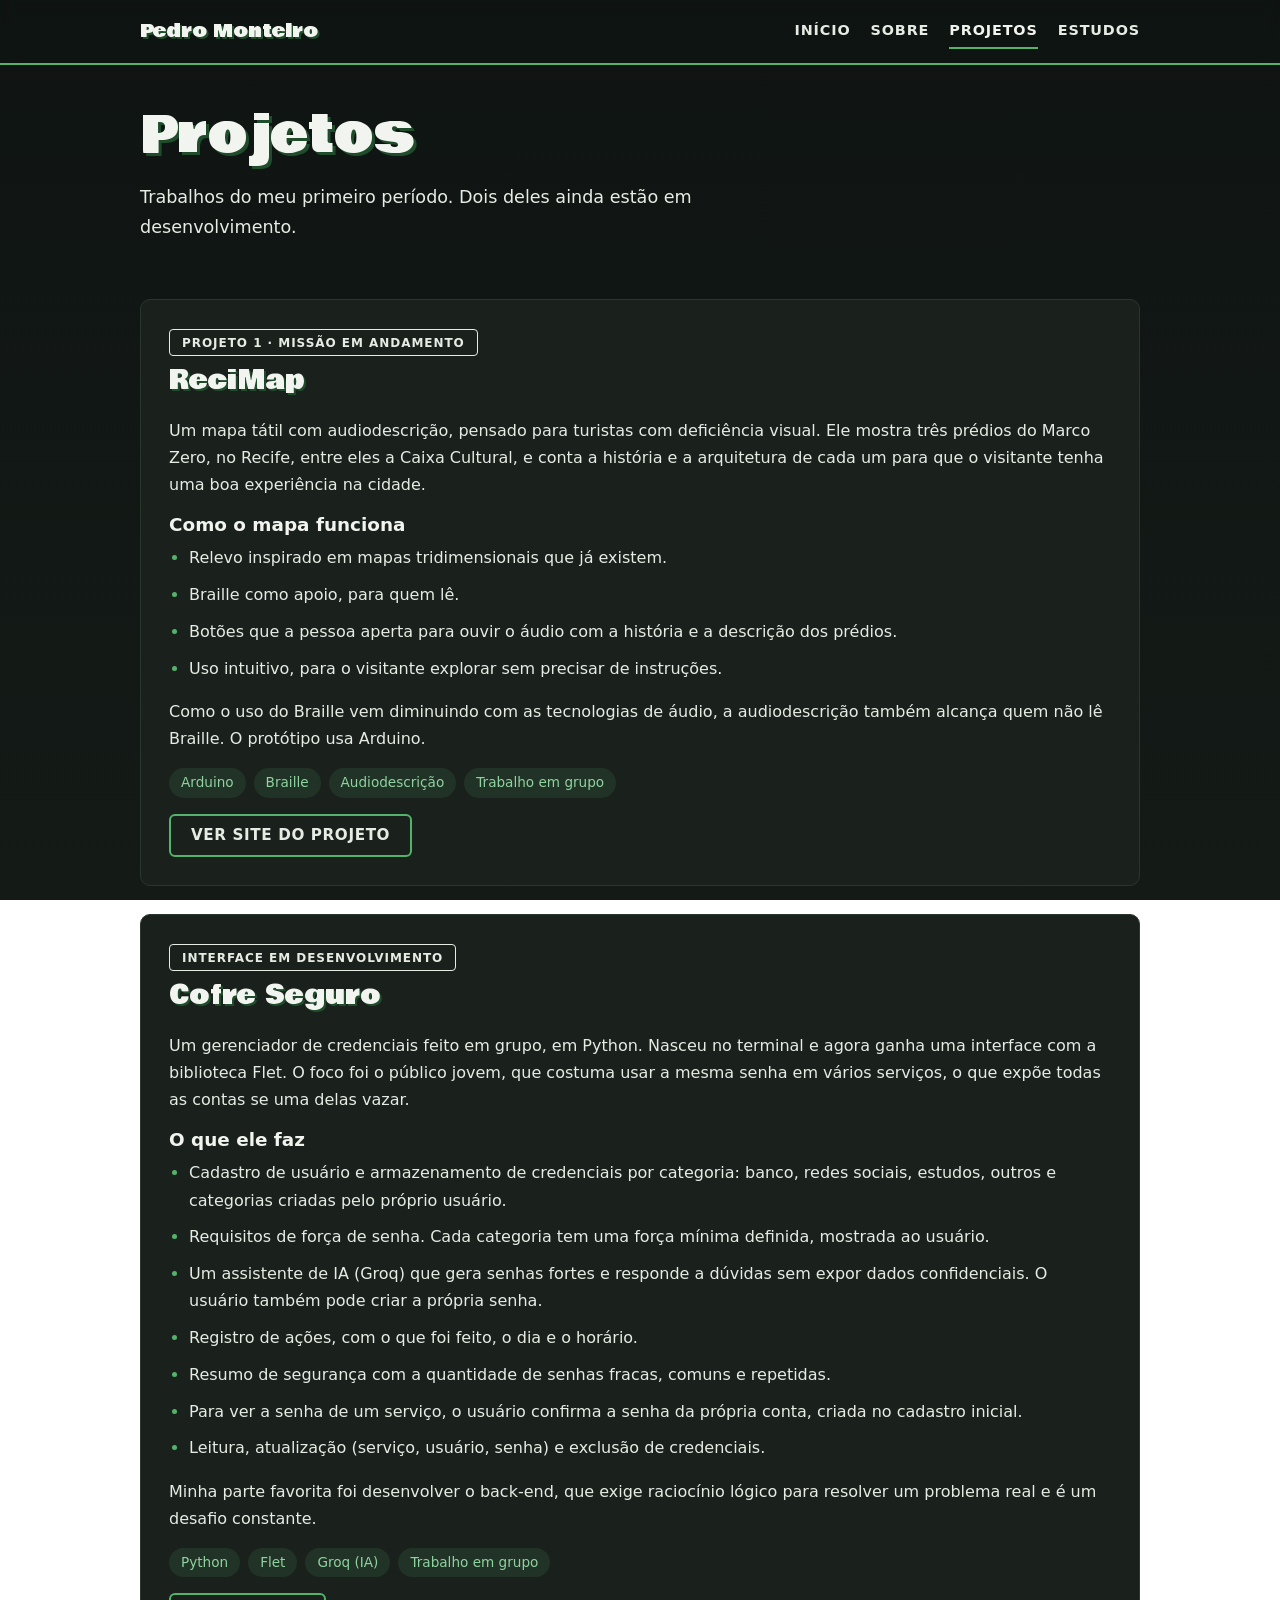
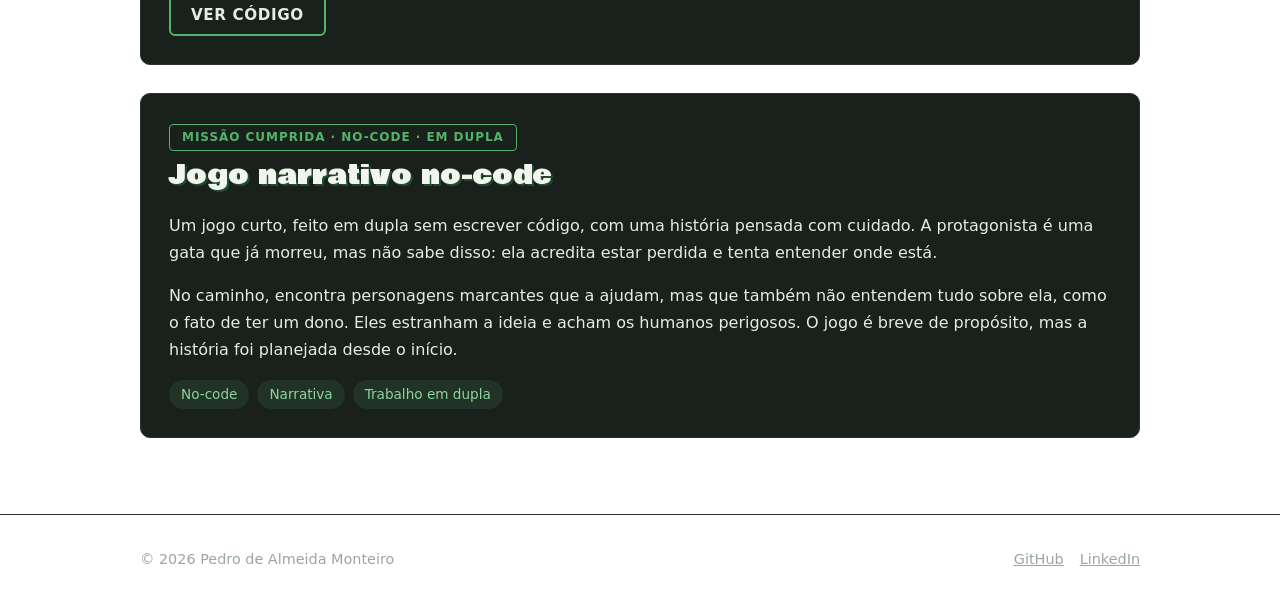
==== projetos.html @ bef31efb "Add files via upload" ====
<!DOCTYPE html>
<html lang="pt-BR">
<head>
  <meta charset="UTF-8">
  <meta name="viewport" content="width=device-width, initial-scale=1.0">
  <meta name="description" content="Projetos de Pedro Monteiro: ReciMap, Cofre Seguro e um jogo narrativo no-code.">
  <title>Projetos | Pedro Monteiro</title>
  <link rel="preconnect" href="https://fonts.googleapis.com">
  <link rel="preconnect" href="https://fonts.gstatic.com" crossorigin>
  <link href="https://fonts.googleapis.com/css2?family=Bowlby+One&display=swap" rel="stylesheet">
  <link rel="stylesheet" href="css/style.css">
  <script src="js/script.js" defer></script>
</head>
<body>
  <a class="pular" href="#conteudo">Pular para o conteúdo</a>

  <header class="cabecalho">
    <div class="container">
      <a class="marca" href="index.html">Pedro Monteiro</a>
      <nav aria-label="Principal">
        <ul class="menu">
          <li><a href="index.html">Início</a></li>
          <li><a href="sobre.html">Sobre</a></li>
          <li><a href="projetos.html" aria-current="page">Projetos</a></li>
          <li><a href="estudos.html">Estudos</a></li>
        </ul>
      </nav>
    </div>
  </header>

  <main id="conteudo">
    <div class="container">

      <section class="secao">
        <h1>Projetos</h1>
        <p class="lead">Trabalhos do meu primeiro período. Dois deles ainda estão em desenvolvimento.</p>
      </section>

      <article class="projeto" id="recimap">
        <header>
          <p class="selo selo--andamento">Projeto 1 · Missão em andamento</p>
          <h2>ReciMap</h2>
        </header>
        <p>Um mapa tátil com audiodescrição, pensado para turistas com deficiência visual. Ele mostra três prédios do Marco Zero, no Recife, entre eles a Caixa Cultural, e conta a história e a arquitetura de cada um para que o visitante tenha uma boa experiência na cidade.</p>
        <h3>Como o mapa funciona</h3>
        <ul class="lista-recursos">
          <li>Relevo inspirado em mapas tridimensionais que já existem.</li>
          <li>Braille como apoio, para quem lê.</li>
          <li>Botões que a pessoa aperta para ouvir o áudio com a história e a descrição dos prédios.</li>
          <li>Uso intuitivo, para o visitante explorar sem precisar de instruções.</li>
        </ul>
        <p>Como o uso do Braille vem diminuindo com as tecnologias de áudio, a audiodescrição também alcança quem não lê Braille. O protótipo usa Arduino.</p>
        <!-- Escreva aqui, em uma frase, o que você fez neste projeto. -->
        <ul class="tags">
          <li>Arduino</li>
          <li>Braille</li>
          <li>Audiodescrição</li>
          <li>Trabalho em grupo</li>
        </ul>
        <p><a class="botao botao--vazado" href="https://sites.google.com/cesar.school/grupo-5-2026-2/home" target="_blank" rel="noopener noreferrer">Ver site do projeto</a></p>
      </article>

      <article class="projeto" id="cofre-seguro">
        <header>
          <p class="selo selo--andamento">Interface em desenvolvimento</p>
          <h2>Cofre Seguro</h2>
        </header>
        <p>Um gerenciador de credenciais feito em grupo, em Python. Nasceu no terminal e agora ganha uma interface com a biblioteca Flet. O foco foi o público jovem, que costuma usar a mesma senha em vários serviços, o que expõe todas as contas se uma delas vazar.</p>
        <h3>O que ele faz</h3>
        <ul class="lista-recursos">
          <li>Cadastro de usuário e armazenamento de credenciais por categoria: banco, redes sociais, estudos, outros e categorias criadas pelo próprio usuário.</li>
          <li>Requisitos de força de senha. Cada categoria tem uma força mínima definida, mostrada ao usuário.</li>
          <li>Um assistente de IA (Groq) que gera senhas fortes e responde a dúvidas sem expor dados confidenciais. O usuário também pode criar a própria senha.</li>
          <li>Registro de ações, com o que foi feito, o dia e o horário.</li>
          <li>Resumo de segurança com a quantidade de senhas fracas, comuns e repetidas.</li>
          <li>Para ver a senha de um serviço, o usuário confirma a senha da própria conta, criada no cadastro inicial.</li>
          <li>Leitura, atualização (serviço, usuário, senha) e exclusão de credenciais.</li>
        </ul>
        <p>Minha parte favorita foi desenvolver o back-end, que exige raciocínio lógico para resolver um problema real e é um desafio constante.</p>
        <ul class="tags">
          <li>Python</li>
          <li>Flet</li>
          <li>Groq (IA)</li>
          <li>Trabalho em grupo</li>
        </ul>
        <p><a class="botao botao--vazado" href="https://github.com/PedroALMonteiro/Projeto-CofreSeguro-Gerenciador-de-Credenciais" target="_blank" rel="noopener noreferrer">Ver código</a></p>
      </article>

      <article class="projeto" id="jogo-narrativo">
        <header>
          <p class="selo selo--ok">Missão cumprida · No-code · Em dupla</p>
          <!-- Troque o título abaixo pelo nome do jogo. -->
          <h2>Jogo narrativo no-code</h2>
        </header>
        <p>Um jogo curto, feito em dupla sem escrever código, com uma história pensada com cuidado. A protagonista é uma gata que já morreu, mas não sabe disso: ela acredita estar perdida e tenta entender onde está.</p>
        <p>No caminho, encontra personagens marcantes que a ajudam, mas que também não entendem tudo sobre ela, como o fato de ter um dono. Eles estranham a ideia e acham os humanos perigosos. O jogo é breve de propósito, mas a história foi planejada desde o início.</p>
        <ul class="tags">
          <li>No-code</li>
          <li>Narrativa</li>
          <li>Trabalho em dupla</li>
        </ul>
      </article>

    </div>
  </main>

  <footer class="rodape">
    <div class="container">
      <p>&copy; <span id="ano">2026</span> Pedro de Almeida Monteiro</p>
      <ul class="rodape-links">
        <li><a href="https://github.com/PedroALMonteiro" target="_blank" rel="noopener noreferrer">GitHub</a></li>
        <li><a href="https://www.linkedin.com/in/pedro-monteiro-85697943b" target="_blank" rel="noopener noreferrer">LinkedIn</a></li>
      </ul>
    </div>
  </footer>
</body>
</html>
---- css/style.css ----
:root {
  --fundo: #0f1412;
  --fundo-2: #141b17;
  --superficie: #1a211d;
  --borda: #2a352e;
  --texto: #e6ebe4;
  --texto-suave: #9aa79d;
  --titulo: #f2f4ef;
  --link: #8fd3a0;
  --verde: #54b36b;        
  --verde-escuro: #1f4d2c; 
  --raio: 10px;
  --fonte-titulo: "Bowlby One", Impact, "Arial Black", sans-serif;
  --fonte-texto: system-ui, -apple-system, "Segoe UI", Roboto, Arial, sans-serif;
}

*,
*::before,
*::after {
  box-sizing: border-box;
}

[hidden] {
  display: none !important;
}

html {
  scroll-behavior: smooth;
}

[id] {
  scroll-margin-top: 5rem;
}

body {
  margin: 0;
  min-height: 100vh;
  display: flex;
  flex-direction: column;
  background: linear-gradient(180deg, var(--fundo), var(--fundo-2));
  background-attachment: fixed;
  color: var(--texto);
  font-family: var(--fonte-texto);
  line-height: 1.7;
}

main {
  flex: 1;
}

.container {
  width: min(1000px, calc(100% - 2rem));
  margin-inline: auto;
}

h1,
h2,
h3 {
  line-height: 1.2;
}


h1,
h2 {
  font-family: var(--fonte-titulo);
  font-weight: 400;
  color: var(--titulo);
  text-shadow: 3px 3px 0 var(--verde-escuro);
}

h1 {
  font-size: clamp(2rem, 6vw, 3.2rem);
  margin: 0 0 1rem;
}

h2 {
  font-size: 1.6rem;
  margin: 0 0 1.25rem;
  text-shadow: 2px 2px 0 var(--verde-escuro);
}

h3 {
  font-size: 1.15rem;
  margin: 0 0 0.5rem;
  color: var(--titulo);
}

p {
  margin: 0 0 1rem;
}

a {
  color: var(--link);
}

a:hover {
  color: #c3ebcd;
}

:focus-visible {
  outline: 3px solid var(--ambar);
  outline-offset: 3px;
  border-radius: 4px;
}

/* Link para pular direto ao conteúdo */
.pular {
  position: absolute;
  left: -999px;
  top: 0;
  z-index: 20;
  padding: 0.6rem 1rem;
  background: var(--verde);
  color: var(--fundo);
  font-weight: 700;
  border-radius: 0 0 8px 0;
}

.pular:focus {
  left: 0;
}

.cabecalho {
  position: sticky;
  top: 0;
  z-index: 10;
  background: rgba(15, 20, 18, 0.85);
  backdrop-filter: blur(8px);
  border-bottom: 2px solid var(--verde);
}

.cabecalho .container {
  display: flex;
  flex-wrap: wrap;
  align-items: center;
  justify-content: space-between;
  gap: 0.5rem 1.5rem;
  padding-block: 0.9rem;
}

.marca {
  font-family: var(--fonte-titulo);
  font-size: 1.15rem;
  color: var(--titulo);
  text-decoration: none;
  text-shadow: 2px 2px 0 var(--verde-escuro);
}

.marca:hover {
  color: var(--titulo);
}

.menu {
  display: flex;
  flex-wrap: wrap;
  gap: 0.25rem 1.25rem;
  margin: 0;
  padding: 0;
  list-style: none;
}

.menu a {
  display: inline-block;
  padding: 0.25rem 0;
  color: var(--texto);
  font-size: 0.9rem;
  font-weight: 600;
  letter-spacing: 0.06em;
  text-decoration: none;
  text-transform: uppercase;
  border-bottom: 2px solid transparent;
}

.menu a:hover {
  border-color: var(--verde);
}

.menu a[aria-current="page"] {
  color: var(--titulo);
  border-color: var(--verde);
}

/* ---------- Seções ---------- */

.hero {
  display: flex;
  flex-wrap: wrap;
  align-items: center;
  justify-content: space-between;
  gap: 2rem;
  padding-block: clamp(3rem, 10vw, 6rem) 2rem;
}

.hero-texto {
  flex: 1 1 340px;
}

.foto {
  width: 260px;
  height: 260px;
  object-fit: cover;
  border: 3px solid var(--verde);
  border-radius: var(--raio);
  box-shadow: 6px 6px 0 var(--verde-escuro);
}

.eyebrow {
  margin-bottom: 0.75rem;
  color: var(--verde);
  font-size: 0.85rem;
  font-weight: 700;
  letter-spacing: 0.1em;
  text-transform: uppercase;
}

.lead {
  max-width: 60ch;
  font-size: 1.1rem;
  color: var(--texto);
}

.acoes {
  display: flex;
  flex-wrap: wrap;
  gap: 0.75rem;
  margin-top: 1.5rem;
}

.secao {
  padding-block: 2.5rem;
}

.bloco {
  margin-bottom: 2.5rem;
}

/* ---------- Botões ---------- */

.botao {
  display: inline-block;
  padding: 0.65rem 1.25rem;
  border: 2px solid var(--verde);
  border-radius: 6px;
  background: var(--verde);
  color: var(--fundo);
  font-family: inherit;
  font-size: 0.95rem;
  font-weight: 700;
  letter-spacing: 0.04em;
  line-height: 1.2;
  text-decoration: none;
  text-transform: uppercase;
  cursor: pointer;
}

.botao:hover {
  background: #7acb8f;
  border-color: #7acb8f;
  color: var(--fundo);
}

.botao--vazado {
  background: transparent;
  color: var(--texto);
}

.botao--vazado:hover {
  background: var(--verde);
  border-color: var(--verde);
  color: var(--fundo);
}

/* ---------- Cartões e grade (Grid) ---------- */

.grade {
  display: grid;
  grid-template-columns: repeat(auto-fit, minmax(230px, 1fr));
  gap: 1.25rem;
}

.cartao {
  padding: 1.4rem;
  background: var(--superficie);
  border: 1px solid var(--borda);
  border-radius: var(--raio);
  transition: border-color 0.2s;
}

.cartao:hover {
  border-color: var(--verde);
}

.cartao > :last-child {
  margin-bottom: 0;
}

.cartao ul {
  margin: 0;
  padding-left: 1.25rem;
}

.painel {
  padding: 1.75rem;
  background: var(--superficie);
  border: 1px solid var(--borda);
  border-left: 4px solid var(--verde);
  border-radius: var(--raio);
}

.painel > :last-child {
  margin-bottom: 0;
}

/* ---------- Página Sobre ---------- */

.duas-colunas {
  display: grid;
  gap: 2rem;
  grid-template-columns: 1fr;
}

@media (min-width: 800px) {
  .duas-colunas {
    grid-template-columns: 2fr 1fr;
    align-items: start;
  }
}

.lista-simples,
.lista-recursos {
  margin: 0 0 1rem;
  padding-left: 1.25rem;
}

.lista-simples li,
.lista-recursos li {
  margin-bottom: 0.6rem;
}

.lista-simples li::marker,
.lista-recursos li::marker {
  color: var(--verde);
}

.fora {
  margin: 0;
}

.fora dt {
  margin-top: 1rem;
  color: var(--verde);
  font-size: 0.85rem;
  font-weight: 700;
  letter-spacing: 0.08em;
  text-transform: uppercase;
}

.fora dt:first-child {
  margin-top: 0;
}

.fora dd {
  margin: 0.15rem 0 0;
}

/* ---------- Página Projetos ---------- */

.projeto {
  margin-bottom: 1.75rem;
  padding: 1.75rem;
  background: var(--superficie);
  border: 1px solid var(--borda);
  border-radius: var(--raio);
}

.projeto > :last-child {
  margin-bottom: 0;
}


.selo {
  display: inline-block;
  margin-bottom: 0.6rem;
  padding: 0.15rem 0.75rem;
  border: 1px solid currentColor;
  border-radius: 4px;
  font-size: 0.75rem;
  font-weight: 700;
  letter-spacing: 0.08em;
  text-transform: uppercase;
}

.selo--ok {
  color: var(--verde);
}

.selo--andamento {
  color: var(--ambar);
}

.tags {
  display: flex;
  flex-wrap: wrap;
  gap: 0.5rem;
  margin: 1rem 0;
  padding: 0;
  list-style: none;
}

.tags li {
  padding: 0.2rem 0.75rem;
  border-radius: 999px;
  background: rgba(84, 179, 107, 0.12);
  color: var(--link);
  font-size: 0.85rem;
}

/* ---------- Página Estudos ---------- */

.tecnologias {
  display: grid;
  grid-template-columns: repeat(auto-fill, minmax(200px, 1fr));
  gap: 1rem;
  margin: 0;
  padding: 0;
  list-style: none;
}

.tech {
  padding: 1.25rem;
  background: var(--superficie);
  border: 1px solid var(--borda);
  border-radius: var(--raio);
  transition: border-color 0.2s;
}

.tech:hover {
  border-color: var(--verde);
}

.tech img {
  display: block;
  width: 48px;
  height: 48px;
  margin-bottom: 0.75rem;
}

.tech h3 {
  margin-bottom: 0.25rem;
}

.tech p {
  margin: 0;
  color: var(--texto-suave);
  font-size: 0.9rem;
  line-height: 1.5;
}

/* ---------- Contato ---------- */

.contato-lista {
  display: flex;
  flex-wrap: wrap;
  gap: 0.5rem 1.5rem;
  margin: 0 0 1.25rem;
  padding: 0;
  list-style: none;
}

#aviso-copia {
  margin-left: 0.75rem;
  color: var(--texto-suave);
}



.rodape {
  margin-top: 3rem;
  padding-block: 2rem;
  border-top: 1px solid var(--borda);
  color: var(--texto-suave);
  font-size: 0.9rem;
}

.rodape .container {
  display: flex;
  flex-wrap: wrap;
  align-items: center;
  justify-content: space-between;
  gap: 0.75rem 1.5rem;
}

.rodape p {
  margin: 0;
}

.rodape-links {
  display: flex;
  gap: 1rem;
  margin: 0;
  padding: 0;
  list-style: none;
}

.rodape a {
  color: var(--texto-suave);
}

.rodape a:hover {
  color: var(--link);
}


@media (prefers-reduced-motion: reduce) {
  html {
    scroll-behavior: auto;
  }

  * {
    transition: none !important;
  }
}
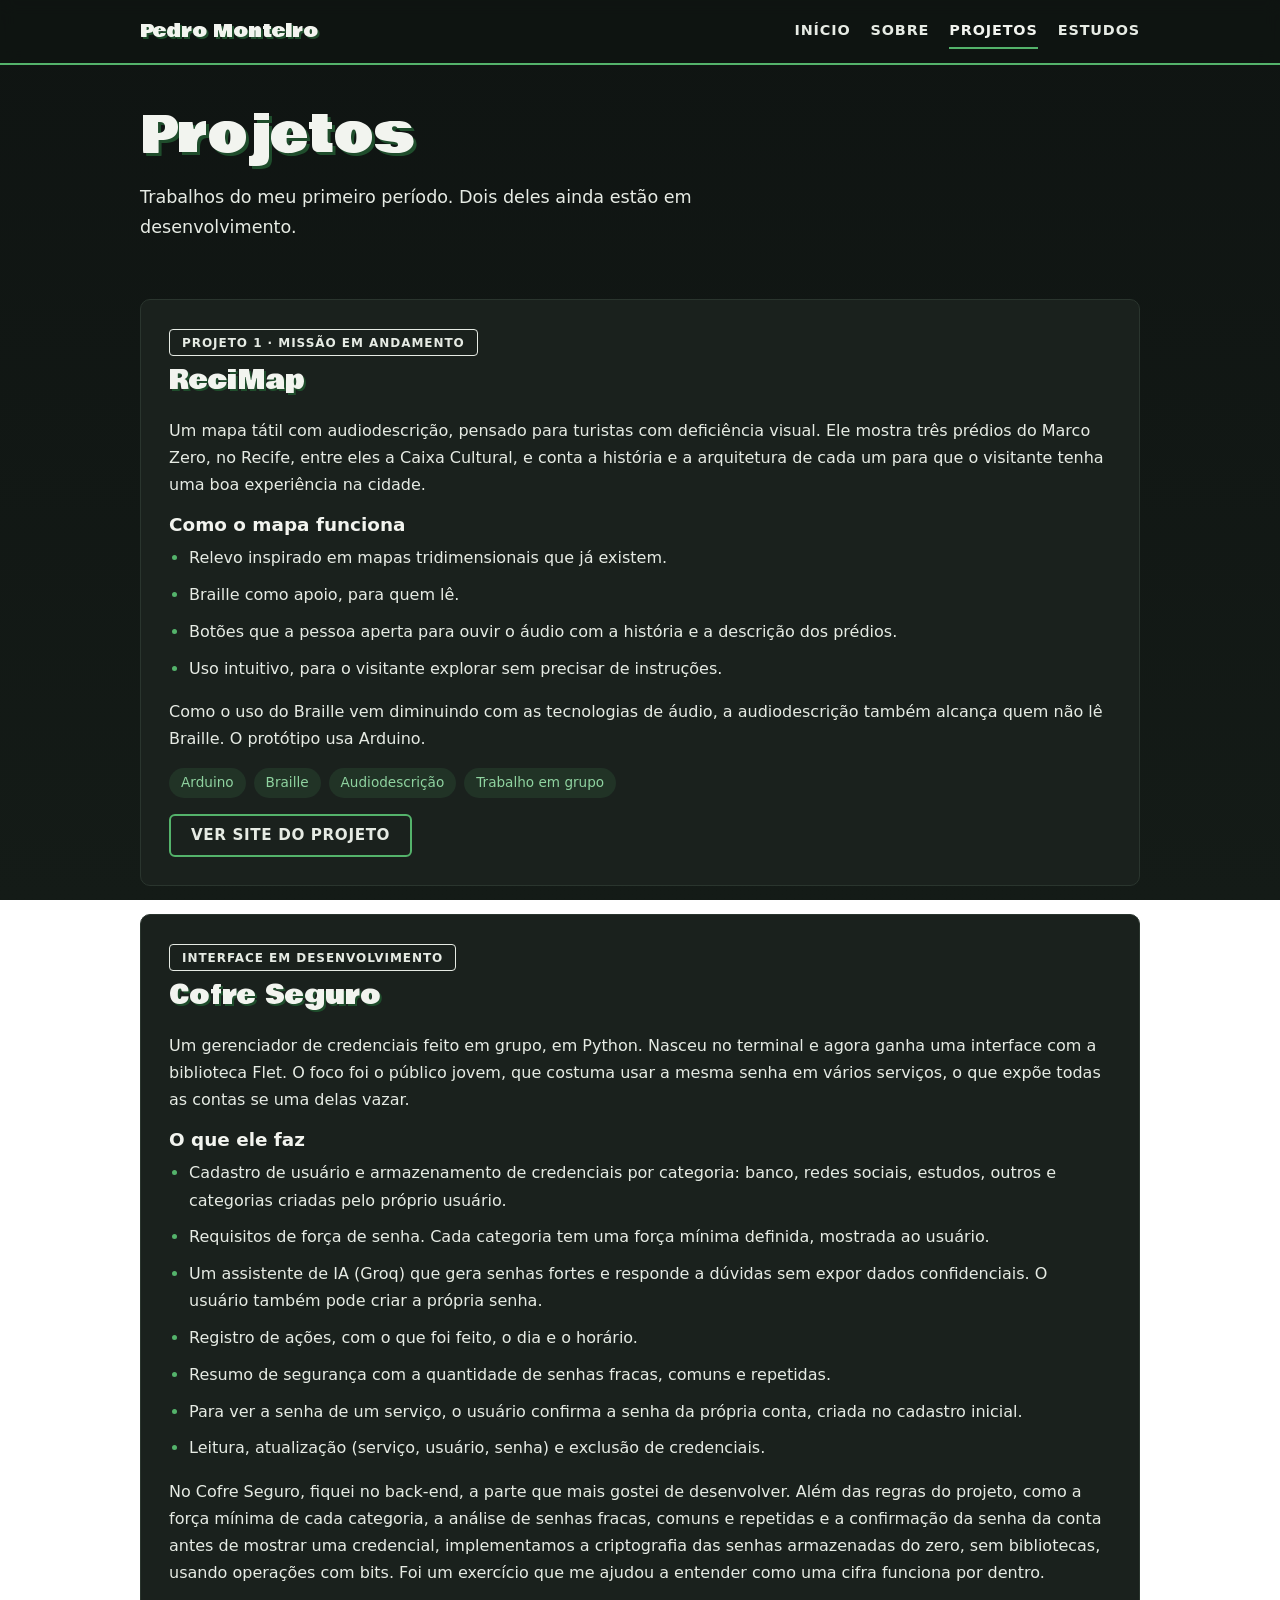
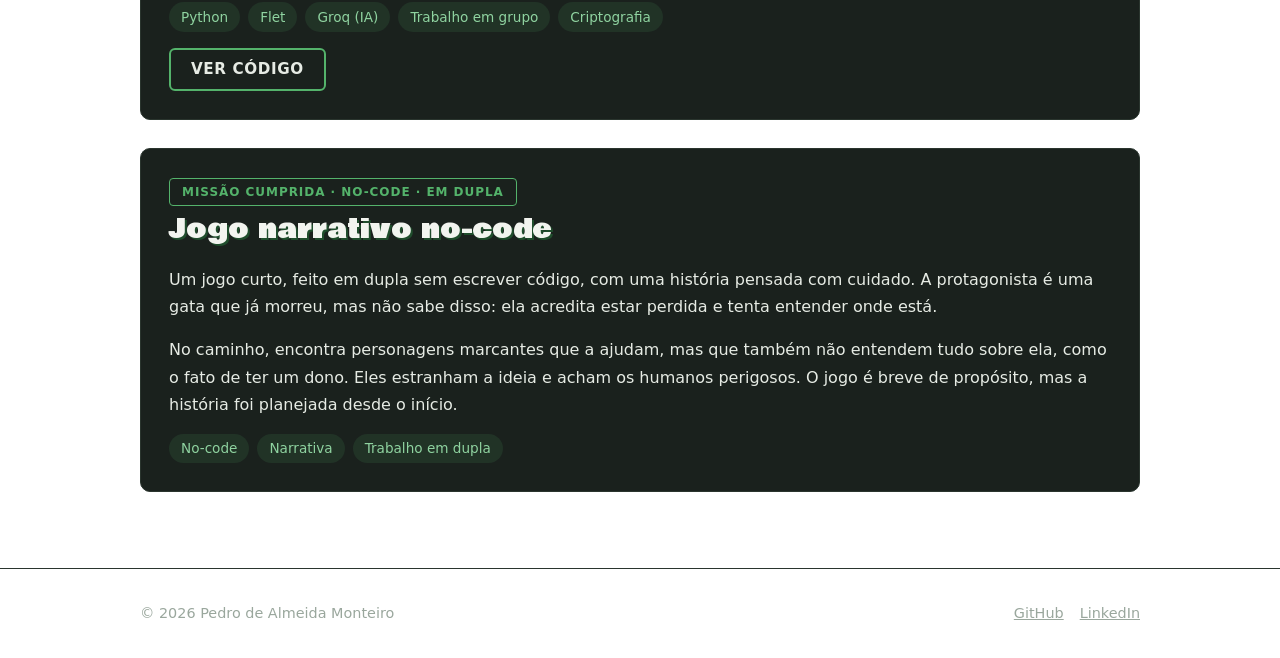
==== commit 5e20be72: "Revise back-end description and add cryptography tag Updated the description of the back-end develop" ====
--- a/projetos.html
+++ b/projetos.html
@@ -76,12 +76,13 @@
           <li>Para ver a senha de um serviço, o usuário confirma a senha da própria conta, criada no cadastro inicial.</li>
           <li>Leitura, atualização (serviço, usuário, senha) e exclusão de credenciais.</li>
         </ul>
-        <p>Minha parte favorita foi desenvolver o back-end, que exige raciocínio lógico para resolver um problema real e é um desafio constante.</p>
+        <p>No Cofre Seguro, fiquei no back-end, a parte que mais gostei de desenvolver. Além das regras do projeto, como a força mínima de cada categoria, a análise de senhas fracas, comuns e repetidas e a confirmação da senha da conta antes de mostrar uma credencial, implementamos a criptografia das senhas armazenadas do zero, sem bibliotecas, usando operações com bits. Foi um exercício que me ajudou a entender como uma cifra funciona por dentro.</p>
         <ul class="tags">
           <li>Python</li>
           <li>Flet</li>
           <li>Groq (IA)</li>
           <li>Trabalho em grupo</li>
+          <li>Criptografia</li>
         </ul>
         <p><a class="botao botao--vazado" href="https://github.com/PedroALMonteiro/Projeto-CofreSeguro-Gerenciador-de-Credenciais" target="_blank" rel="noopener noreferrer">Ver código</a></p>
       </article>
@@ -89,7 +90,6 @@
       <article class="projeto" id="jogo-narrativo">
         <header>
           <p class="selo selo--ok">Missão cumprida · No-code · Em dupla</p>
-          <!-- Troque o título abaixo pelo nome do jogo. -->
           <h2>Jogo narrativo no-code</h2>
         </header>
         <p>Um jogo curto, feito em dupla sem escrever código, com uma história pensada com cuidado. A protagonista é uma gata que já morreu, mas não sabe disso: ela acredita estar perdida e tenta entender onde está.</p>
